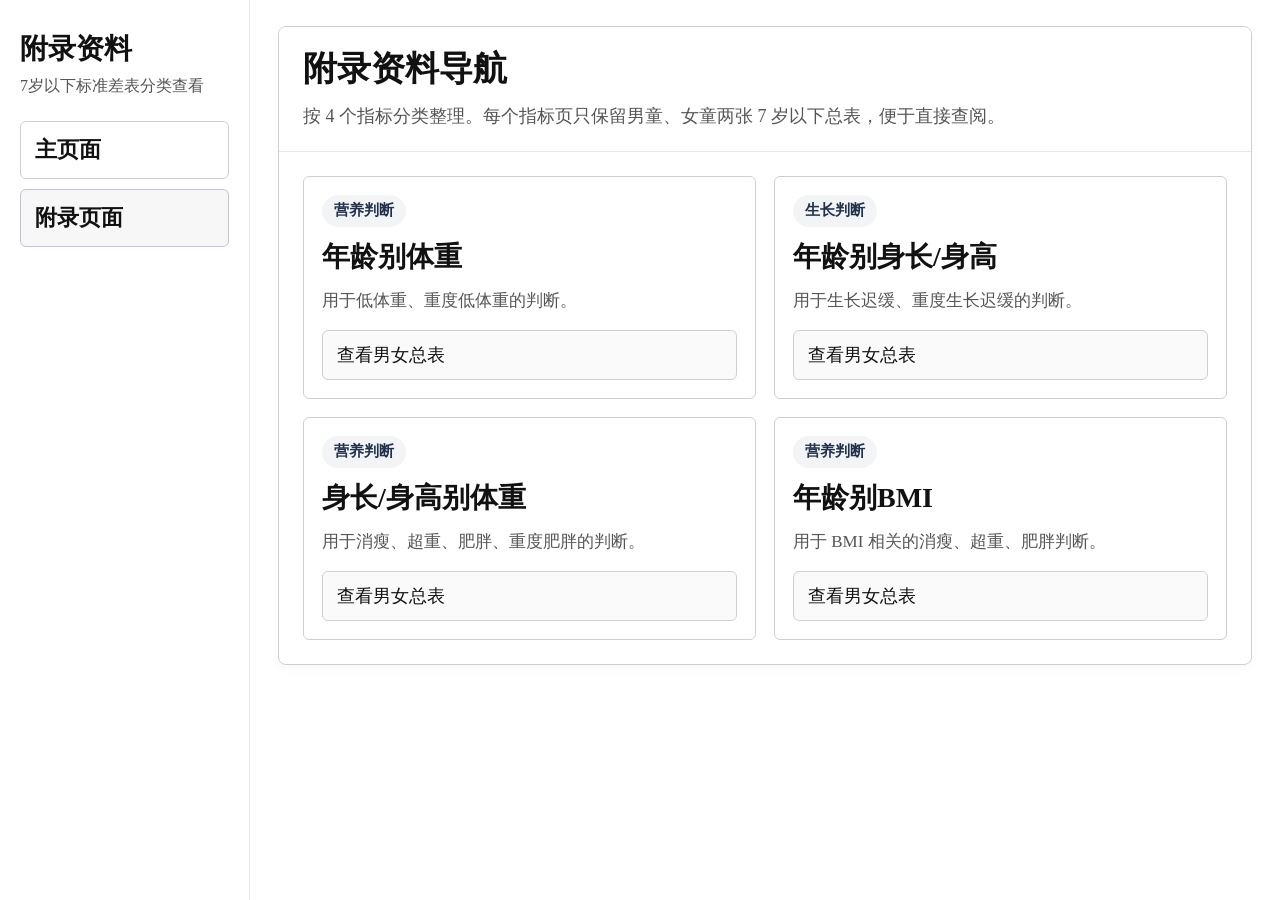
==== appendix-index.html @ e653f259 "feat: 初始化儿童营养评估静态网页项目" ====
<!doctype html>
<html lang="zh-CN">
  <head>
    <meta charset="utf-8" />
    <meta name="viewport" content="width=device-width, initial-scale=1" />
    <meta http-equiv="Cache-Control" content="no-store, no-cache, must-revalidate" />
    <meta http-equiv="Pragma" content="no-cache" />
    <meta http-equiv="Expires" content="0" />
    <title>附录资料导航</title>
    <link rel="icon" href="./favicon.svg" type="image/svg+xml" />
    <link rel="stylesheet" href="./styles.css?v=20260615-17" />
  </head>
  <body>
    <div class="page-layout">
      <aside class="sidebar">
        <div class="sidebar-brand">
          <strong>附录资料</strong>
          <span>7岁以下标准差表分类查看</span>
        </div>

        <nav class="sidebar-nav">
          <a href="./index.html" class="nav-link">主页面</a>
          <a href="#appendix-home" class="nav-link is-current">附录页面</a>
        </nav>
      </aside>

      <main class="content-area">
        <div class="page-shell">
          <section id="appendix-home" class="appendix-panel appendix-page-panel">
            <header class="appendix-page-banner">
              <h1>附录资料导航</h1>
              <p>按 4 个指标分类整理。每个指标页只保留男童、女童两张 7 岁以下总表，便于直接查阅。</p>
            </header>

            <div class="appendix-panel-body">
              <div class="appendix-grid">
                <article class="appendix-card">
                  <span class="appendix-card-tag">营养判断</span>
                  <h3>年龄别体重</h3>
                  <p>用于低体重、重度低体重的判断。</p>
                  <a class="appendix-link" href="./appendix-viewer.html?metric=ageWeight">查看男女总表</a>
                </article>

                <article class="appendix-card">
                  <span class="appendix-card-tag">生长判断</span>
                  <h3>年龄别身长/身高</h3>
                  <p>用于生长迟缓、重度生长迟缓的判断。</p>
                  <a class="appendix-link" href="./appendix-viewer.html?metric=ageHeight">查看男女总表</a>
                </article>

                <article class="appendix-card">
                  <span class="appendix-card-tag">营养判断</span>
                  <h3>身长/身高别体重</h3>
                  <p>用于消瘦、超重、肥胖、重度肥胖的判断。</p>
                  <a class="appendix-link" href="./appendix-viewer.html?metric=weightForLengthHeight">查看男女总表</a>
                </article>

                <article class="appendix-card">
                  <span class="appendix-card-tag">营养判断</span>
                  <h3>年龄别BMI</h3>
                  <p>用于 BMI 相关的消瘦、超重、肥胖判断。</p>
                  <a class="appendix-link" href="./appendix-viewer.html?metric=ageBmi">查看男女总表</a>
                </article>
              </div>
            </div>
          </section>
        </div>
      </main>
    </div>
  </body>
</html>
---- styles.css ----
:root {
  --page-bg: #ffffff;
  --card-bg: #ffffff;
  --line: #cfcfcf;
  --line-soft: #e9e9e9;
  --text: #111111;
  --muted: #555555;
  --blue: #2f73e0;
  --blue-soft: #edf4ff;
  --red: #d7000f;
  --green: #0f8c4d;
  --green-soft: #edf8f2;
  --orange: #b26a00;
  --orange-soft: #fff7ea;
  --deep-red: #ab2431;
  --deep-red-soft: #fff0f2;
  --song-font: "SimSun", "NSimSun", "Songti SC", "STSong", serif;
}

* {
  box-sizing: border-box;
}

html {
  scroll-behavior: smooth;
}

body {
  margin: 0;
  min-height: 100vh;
  background: var(--page-bg);
  color: var(--text);
  font-family: var(--song-font);
}

button,
input,
textarea,
select {
  font-family: var(--song-font);
}

a {
  color: inherit;
  text-decoration: none;
}

.page-layout {
  display: grid;
  grid-template-columns: 250px minmax(0, 1fr);
  min-height: 100vh;
}

.page-layout-compact {
  grid-template-columns: 240px minmax(0, 1fr);
}

.sidebar {
  position: sticky;
  top: 0;
  align-self: start;
  min-height: 100vh;
  padding: 30px 20px;
  background: #ffffff;
  border-right: 1px solid var(--line-soft);
}

.sidebar-brand {
  margin-bottom: 24px;
}

.sidebar-brand strong {
  display: block;
  margin-bottom: 8px;
  font-size: 28px;
  line-height: 1.35;
}

.sidebar-brand span {
  font-size: 16px;
  color: var(--muted);
}

.sidebar-nav {
  display: grid;
  gap: 10px;
}

.nav-link {
  display: block;
  padding: 12px 14px;
  border: 1px solid var(--line);
  border-radius: 6px;
  background: #ffffff;
  font-size: 22px;
  font-weight: 700;
  line-height: 1.45;
}

.nav-link:hover {
  background: #f7f7f7;
  color: var(--text);
}

.nav-link.is-current {
  background: #f7f7f7;
  border-color: #bcc5d3;
}

.content-area {
  padding: 26px 28px 40px;
  background: #ffffff;
}

.content-area-compact {
  display: flex;
  justify-content: center;
  padding: 42px 44px 64px;
}

.page-shell {
  width: 100%;
  max-width: 1040px;
  margin: 0 auto;
}

.page-shell-compact {
  width: 100%;
  max-width: 860px;
  min-height: 0;
}

.main-card,
.appendix-panel {
  background: var(--card-bg);
  border: 1px solid var(--line);
  border-radius: 8px;
  overflow: hidden;
  box-shadow: 0 4px 12px rgba(0, 0, 0, 0.03);
}

.main-card {
  margin-bottom: 24px;
  width: 100%;
}

.page-shell-compact .main-card {
  margin-bottom: 0;
  min-height: 0;
  border-radius: 12px;
  box-shadow: 0 10px 24px rgba(17, 17, 17, 0.06);
}

.card-banner {
  padding: 18px 24px 16px;
  background: var(--red);
  color: #ffffff;
}

.card-banner h1 {
  margin: 0 0 8px;
  font-size: 34px;
  font-weight: 700;
  line-height: 1.25;
}

.card-banner p {
  margin: 0;
  font-size: 18px;
  line-height: 1.6;
}

.card-body,
.results-panel,
.appendix-panel {
  padding: 24px;
}

.page-shell-compact .card-body,
.page-shell-compact .results-panel {
  padding: 30px 28px 32px;
}

.section-title h2 {
  margin: 0 0 8px;
  font-size: 30px;
  line-height: 1.25;
}

.section-title p {
  margin: 0 0 22px;
  font-size: 18px;
  color: var(--muted);
  line-height: 1.7;
}

.assessment-form {
  display: grid;
  grid-template-columns: repeat(2, minmax(0, 1fr));
  gap: 20px 42px;
}

.full-span {
  grid-column: 1 / -1;
}

.field,
.field-group {
  display: flex;
  flex-direction: column;
  min-width: 0;
  gap: 10px;
}

.field span,
.field-label {
  font-size: 22px;
  font-weight: 700;
}

.segmented-row {
  display: grid;
  grid-template-columns: repeat(2, minmax(0, 1fr));
  padding: 5px;
  border: 1px solid var(--line);
  border-radius: 12px;
  background: #f4f6fa;
  gap: 6px;
}

.segment-option {
  position: relative;
  display: block;
  cursor: pointer;
}

.segment-option input {
  position: absolute;
  inset: 0;
  opacity: 0;
  cursor: pointer;
}

.segment-option span {
  display: flex;
  justify-content: center;
  align-items: center;
  min-height: 58px;
  border-radius: 9px;
  font-size: 24px;
  font-weight: 700;
  color: #3d4a60;
  background: transparent;
}

.segment-option input:checked + span {
  background: var(--blue);
  color: #ffffff;
}

input[type="text"],
input[type="date"],
select.date-select,
input[type="number"] {
  width: 100%;
  min-height: 58px;
  padding: 12px 16px;
  border: 1px solid var(--line);
  border-radius: 10px;
  background: #ffffff;
  color: var(--text);
  font-size: 22px;
  outline: none;
}

input[type="text"]:focus,
input[type="date"]:focus,
select.date-select:focus,
input[type="number"]:focus {
  border-color: var(--blue);
  box-shadow: 0 0 0 3px rgba(47, 115, 224, 0.08);
}

.date-input-row {
  display: grid;
  grid-template-columns: minmax(0, 1fr) 122px;
  gap: 16px;
  align-items: center;
}

.date-input-row-native {
  grid-template-columns: minmax(0, 1fr);
}

.date-select-row {
  display: grid;
  grid-template-columns: minmax(0, 1.45fr) minmax(0, 1fr) minmax(0, 1fr);
  gap: 10px;
  align-items: center;
  width: 100%;
}

.date-select-row .date-select {
  min-width: 0;
  width: 100%;
  padding: 12px 30px 12px 12px;
  font-size: 17px;
  line-height: 1.2;
  -webkit-appearance: none;
  -moz-appearance: none;
  appearance: none;
  background-image:
    linear-gradient(45deg, transparent 50%, #333333 50%),
    linear-gradient(135deg, #333333 50%, transparent 50%);
  background-position:
    calc(100% - 16px) calc(50% + 1px),
    calc(100% - 11px) calc(50% + 1px);
  background-size: 5px 5px, 5px 5px;
  background-repeat: no-repeat;
}

.date-select-row .date-select::-ms-expand {
  display: none;
}

.date-picker-btn {
  width: 122px;
  min-height: 58px;
  padding: 0 14px;
  border: 1px solid var(--line);
  border-radius: 6px;
  background: #f7f9fc;
  color: var(--text);
  font-size: 20px;
  font-weight: 700;
  cursor: pointer;
}

.date-picker-btn:hover {
  border-color: var(--blue);
  background: var(--blue-soft);
  color: var(--blue);
}

.native-date-button {
  position: relative;
  display: inline-flex;
  align-items: center;
  justify-content: center;
  width: 122px;
  min-height: 58px;
  padding: 0 14px;
  border: 1px solid var(--line);
  border-radius: 6px;
  background: #f7f9fc;
  color: var(--text);
  font-size: 20px;
  font-weight: 700;
  cursor: pointer;
  overflow: hidden;
}

.native-date-button:hover {
  border-color: var(--blue);
  background: var(--blue-soft);
  color: var(--blue);
}

.native-date-button span {
  pointer-events: none;
}

.native-date-input {
  position: absolute;
  inset: 0;
  opacity: 0.01;
  cursor: pointer;
}

.native-date-proxy {
  position: fixed;
  width: 1px;
  height: 1px;
  padding: 0;
  border: 0;
  opacity: 0.01;
  z-index: -1;
}

.field-tip,
.helper-text {
  display: block;
  margin: 0;
  font-size: 15px;
  line-height: 1.7;
  color: var(--muted);
}

.choice-row {
  display: flex;
  flex-wrap: wrap;
  gap: 12px;
}

.choice-chip {
  position: relative;
  display: inline-flex;
  align-items: center;
  justify-content: center;
  min-width: 200px;
  min-height: 54px;
  padding: 0 18px;
  border: 1px solid var(--line);
  border-radius: 6px;
  background: #ffffff;
  cursor: pointer;
}

.choice-chip input {
  position: absolute;
  inset: 0;
  opacity: 0;
  cursor: pointer;
}

.choice-chip span {
  font-size: 22px;
  font-weight: 700;
}

.choice-chip input:checked + span {
  color: var(--blue);
}

.choice-chip input:checked {
  outline: none;
}

.choice-chip input:checked + span {
  border-color: var(--blue);
}

.choice-chip input:checked + span {
  display: inline-flex;
  align-items: center;
  justify-content: center;
  min-width: 100%;
  min-height: 100%;
  border-radius: 6px;
  background: var(--blue-soft);
}

.preview-strip {
  display: grid;
  grid-template-columns: repeat(2, minmax(0, 1fr));
  gap: 14px;
  padding: 16px 18px;
  border: 1px solid var(--line-soft);
  border-radius: 6px;
  background: #fcfcfc;
}

.preview-item span {
  display: block;
  margin-bottom: 8px;
  font-size: 18px;
  color: var(--muted);
}

.preview-item strong {
  font-size: 28px;
  line-height: 1.3;
}

.button-row {
  display: flex;
  gap: 12px;
}

.primary-btn,
.secondary-btn {
  min-height: 54px;
  padding: 0 24px;
  border-radius: 6px;
  border: 1px solid transparent;
  font-size: 22px;
  font-weight: 700;
  cursor: pointer;
}

.primary-btn {
  background: var(--blue);
  color: #ffffff;
}

.secondary-btn {
  background: #f4f4f4;
  border-color: var(--line);
  color: var(--text);
}

.message-box {
  margin-top: 18px;
  padding: 16px 18px;
  border-radius: 10px;
  font-size: 20px;
  font-weight: 700;
}

.error-box {
  background: var(--deep-red-soft);
  color: var(--deep-red);
  border: 1px solid #f1c9ce;
}

.results-panel {
  border-top: 1px solid var(--line-soft);
}

.result-title {
  margin-bottom: 18px;
}

.basic-result {
  display: grid;
  grid-template-columns: repeat(3, minmax(0, 1fr));
  gap: 14px;
  margin-bottom: 24px;
}

.basic-result-item {
  padding: 16px 18px;
  border: 1px solid var(--line);
  border-radius: 6px;
  background: #ffffff;
}

.basic-result-item span {
  display: block;
  margin-bottom: 8px;
  font-size: 18px;
  color: var(--muted);
}

.basic-result-item strong {
  font-size: 26px;
  line-height: 1.35;
}

.result-table-card + .result-table-card {
  margin-top: 22px;
}

.result-table-card {
  display: block;
  width: 100%;
  overflow-x: auto;
}

.result-table-card h3,
.appendix-card h3 {
  margin: 0 0 12px;
  font-size: 28px;
  line-height: 1.3;
}

.simple-result-table {
  width: 100%;
  border-collapse: collapse;
  table-layout: fixed;
}

.simple-result-table th,
.simple-result-table td {
  padding: 18px 12px;
  border: 1px solid var(--line);
  text-align: center;
  vertical-align: middle;
  font-size: 22px;
  line-height: 1.45;
}

.simple-result-table thead th {
  background: #f8f8f8;
  font-size: 21px;
  font-weight: 700;
}

.simple-result-table tbody th {
  width: 110px;
  background: #fafafa;
  font-weight: 700;
}

.result-pill {
  display: inline-flex;
  align-items: center;
  justify-content: center;
  min-width: 94px;
  min-height: 42px;
  padding: 4px 14px;
  border-radius: 999px;
  font-size: 22px;
  font-weight: 700;
}

.pill-normal {
  background: var(--green-soft);
  color: var(--green);
}

.pill-neutral {
  background: #f2f4f7;
  color: #22324d;
}

.pill-warn {
  background: var(--orange-soft);
  color: var(--orange);
}

.pill-danger,
.pill-strong {
  background: var(--deep-red-soft);
  color: var(--deep-red);
}

.appendix-grid {
  display: grid;
  grid-template-columns: repeat(2, minmax(0, 1fr));
  gap: 18px;
}

.appendix-page-panel {
  padding: 0;
}

.appendix-page-banner {
  padding: 20px 24px 18px;
  border-bottom: 1px solid var(--line-soft);
  background: #ffffff;
}

.appendix-page-banner h1 {
  margin: 0 0 10px;
  font-size: 34px;
  line-height: 1.3;
}

.appendix-page-banner p {
  margin: 0;
  font-size: 18px;
  line-height: 1.75;
  color: var(--muted);
}

.appendix-panel-body {
  padding: 24px;
}

.appendix-card {
  padding: 18px;
  border: 1px solid var(--line);
  border-radius: 6px;
  background: #ffffff;
}

.appendix-card-tag {
  display: inline-flex;
  align-items: center;
  min-height: 32px;
  margin-bottom: 12px;
  padding: 0 12px;
  border-radius: 999px;
  background: #f3f4f6;
  color: #22324d;
  font-size: 15px;
  font-weight: 700;
}

.appendix-card p {
  margin: 0 0 14px;
  font-size: 17px;
  line-height: 1.7;
  color: var(--muted);
}

.appendix-link {
  display: block;
  padding: 12px 14px;
  border: 1px solid var(--line);
  border-radius: 6px;
  background: #fafafa;
  font-size: 18px;
}

.appendix-link + .appendix-link {
  margin-top: 10px;
}

.appendix-link:hover {
  border-color: var(--blue);
  background: var(--blue-soft);
  color: var(--blue);
}

.calendar-popover {
  position: fixed;
  inset: 0;
  z-index: 1000;
}

.calendar-mask {
  position: absolute;
  inset: 0;
  background: rgba(0, 0, 0, 0.18);
}

.calendar-dialog {
  position: relative;
  width: min(500px, calc(100% - 28px));
  margin: 72px auto 0;
  padding: 18px;
  border-radius: 8px;
  background: #ffffff;
  border: 1px solid var(--line);
  box-shadow: 0 18px 36px rgba(0, 0, 0, 0.14);
}

.calendar-toolbar {
  display: grid;
  grid-template-columns: 48px 48px 1fr 48px 48px;
  align-items: center;
  gap: 10px;
  margin-bottom: 14px;
}

.calendar-toolbar strong {
  text-align: center;
  font-size: 24px;
  line-height: 1.3;
}

.calendar-nav-btn,
.calendar-action-btn {
  min-height: 44px;
  border: 1px solid var(--line);
  border-radius: 6px;
  background: #ffffff;
  cursor: pointer;
}

.calendar-nav-btn {
  font-size: 24px;
  font-weight: 700;
}

.calendar-weekdays {
  display: grid;
  grid-template-columns: repeat(7, minmax(0, 1fr));
  margin-bottom: 10px;
}

.calendar-weekdays span {
  text-align: center;
  font-size: 18px;
  font-weight: 700;
  color: var(--muted);
}

.calendar-grid {
  display: grid;
  grid-template-columns: repeat(7, minmax(0, 1fr));
  gap: 8px;
}

.calendar-day {
  min-height: 46px;
  border: 1px solid var(--line-soft);
  border-radius: 6px;
  background: #ffffff;
  font-size: 18px;
  cursor: pointer;
}

.calendar-day.is-muted {
  color: #a5a5a5;
  background: #fafafa;
}

.calendar-day.is-today {
  border-color: var(--blue);
}

.calendar-day.is-selected {
  border-color: var(--blue);
  background: var(--blue);
  color: #ffffff;
}

.calendar-actions {
  display: flex;
  justify-content: flex-end;
  gap: 10px;
  margin-top: 16px;
}

.calendar-action-btn {
  min-width: 92px;
  padding: 0 14px;
  font-size: 18px;
  font-weight: 700;
}

.calendar-action-btn.secondary {
  background: #f4f4f4;
}

.hidden {
  display: none !important;
}

@media (max-width: 1120px) {
  .page-layout {
    grid-template-columns: 1fr;
  }

  .sidebar {
    position: static;
    min-height: auto;
    border-right: none;
    border-bottom: 1px solid var(--line-soft);
  }
}

@media (max-width: 900px) {
  .content-area {
    padding: 18px 14px 28px;
  }

  .content-area-compact {
    display: block;
    padding: 18px 14px 28px;
  }

  .page-layout-compact {
    grid-template-columns: 1fr;
  }

  .page-shell-compact {
    width: 100%;
    min-height: 0;
  }

  .assessment-form,
  .basic-result,
  .appendix-grid {
    grid-template-columns: 1fr;
  }

  .segmented-row,
  .preview-strip,
  .date-input-row {
    grid-template-columns: 1fr;
  }

  .choice-chip {
    min-width: 0;
    width: 100%;
  }

  .button-row {
    flex-direction: column;
  }

  .simple-result-table {
    display: block;
    overflow-x: auto;
  }
}
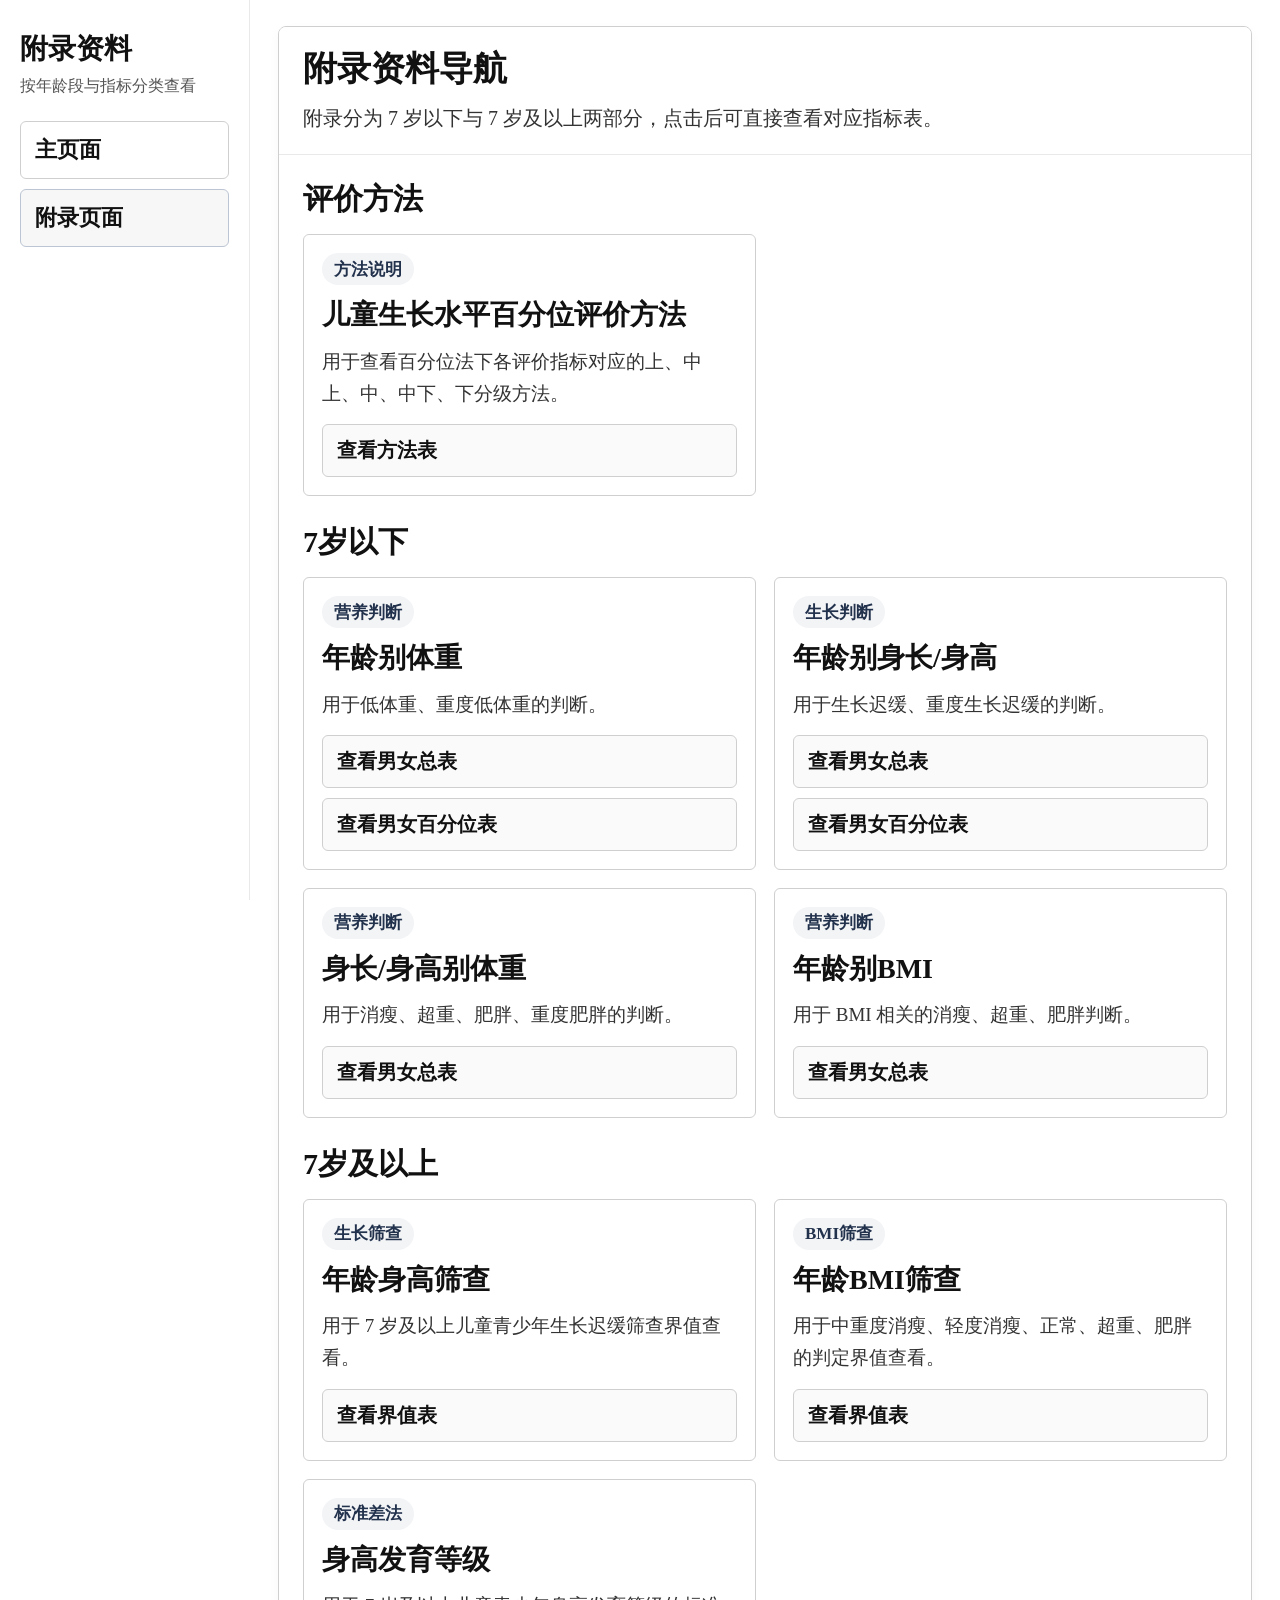
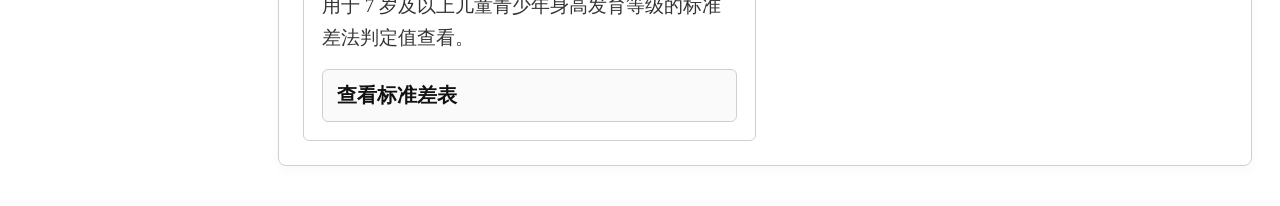
==== commit fbdbde55: "feat: 同步儿童营养评估网页最新标准与附录" ====
--- a/appendix-index.html
+++ b/appendix-index.html
@@ -8,14 +8,14 @@
     <meta http-equiv="Expires" content="0" />
     <title>附录资料导航</title>
     <link rel="icon" href="./favicon.svg" type="image/svg+xml" />
-    <link rel="stylesheet" href="./styles.css?v=20260615-17" />
+    <link rel="stylesheet" href="./styles.css?v=20260616-19" />
   </head>
   <body>
     <div class="page-layout">
       <aside class="sidebar">
         <div class="sidebar-brand">
           <strong>附录资料</strong>
-          <span>7岁以下标准差表分类查看</span>
+          <span>按年龄段与指标分类查看</span>
         </div>
 
         <nav class="sidebar-nav">
@@ -29,16 +29,26 @@
           <section id="appendix-home" class="appendix-panel appendix-page-panel">
             <header class="appendix-page-banner">
               <h1>附录资料导航</h1>
-              <p>按 4 个指标分类整理。每个指标页只保留男童、女童两张 7 岁以下总表，便于直接查阅。</p>
-            </header>
+              <p>附录分为 7 岁以下与 7 岁及以上两部分，点击后可直接查看对应指标表。</p>
+            </header>                        <div class="appendix-panel-body">
+              <h2 class="appendix-group-title">评价方法</h2>
+              <div class="appendix-grid appendix-grid-spaced">
+                <article class="appendix-card">
+                  <span class="appendix-card-tag">方法说明</span>
+                  <h3>儿童生长水平百分位评价方法</h3>
+                  <p>用于查看百分位法下各评价指标对应的上、中上、中、中下、下分级方法。</p>
+                  <a class="appendix-link" href="./appendix-viewer.html?file=儿童生长水平百分位评价方法表1.md">查看方法表</a>
+                </article>
+              </div>
 
-            <div class="appendix-panel-body">
-              <div class="appendix-grid">
+              <h2 class="appendix-group-title">7岁以下</h2>
+              <div class="appendix-grid appendix-grid-spaced">
                 <article class="appendix-card">
                   <span class="appendix-card-tag">营养判断</span>
                   <h3>年龄别体重</h3>
                   <p>用于低体重、重度低体重的判断。</p>
                   <a class="appendix-link" href="./appendix-viewer.html?metric=ageWeight">查看男女总表</a>
+                  <a class="appendix-link" href="./appendix-viewer.html?metric=ageWeightPercentile">查看男女百分位表</a>
                 </article>
 
                 <article class="appendix-card">
@@ -46,6 +56,7 @@
                   <h3>年龄别身长/身高</h3>
                   <p>用于生长迟缓、重度生长迟缓的判断。</p>
                   <a class="appendix-link" href="./appendix-viewer.html?metric=ageHeight">查看男女总表</a>
+                  <a class="appendix-link" href="./appendix-viewer.html?metric=ageHeightPercentile">查看男女百分位表</a>
                 </article>
 
                 <article class="appendix-card">
@@ -62,6 +73,30 @@
                   <a class="appendix-link" href="./appendix-viewer.html?metric=ageBmi">查看男女总表</a>
                 </article>
               </div>
+
+              <h2 class="appendix-group-title">7岁及以上</h2>
+              <div class="appendix-grid">
+                <article class="appendix-card">
+                  <span class="appendix-card-tag">生长筛查</span>
+                  <h3>年龄身高筛查</h3>
+                  <p>用于 7 岁及以上儿童青少年生长迟缓筛查界值查看。</p>
+                  <a class="appendix-link" href="./appendix-viewer.html?metric=schoolAgeHeightScreening">查看界值表</a>
+                </article>
+
+                <article class="appendix-card">
+                  <span class="appendix-card-tag">BMI筛查</span>
+                  <h3>年龄BMI筛查</h3>
+                  <p>用于中重度消瘦、轻度消瘦、正常、超重、肥胖的判定界值查看。</p>
+                  <a class="appendix-link" href="./appendix-viewer.html?metric=schoolAgeBmiScreening">查看界值表</a>
+                </article>
+
+                <article class="appendix-card">
+                  <span class="appendix-card-tag">标准差法</span>
+                  <h3>身高发育等级</h3>
+                  <p>用于 7 岁及以上儿童青少年身高发育等级的标准差法判定值查看。</p>
+                  <a class="appendix-link" href="./appendix-viewer.html?metric=schoolAgeHeightDevelopmentSd">查看标准差表</a>
+                </article>
+              </div>
             </div>
           </section>
         </div>
--- a/styles.css
+++ b/styles.css
@@ -303,24 +303,14 @@
 .date-select-row .date-select {
   min-width: 0;
   width: 100%;
-  padding: 12px 30px 12px 12px;
-  font-size: 17px;
-  line-height: 1.2;
-  -webkit-appearance: none;
-  -moz-appearance: none;
-  appearance: none;
-  background-image:
-    linear-gradient(45deg, transparent 50%, #333333 50%),
-    linear-gradient(135deg, #333333 50%, transparent 50%);
-  background-position:
-    calc(100% - 16px) calc(50% + 1px),
-    calc(100% - 11px) calc(50% + 1px);
-  background-size: 5px 5px, 5px 5px;
-  background-repeat: no-repeat;
-}
-
-.date-select-row .date-select::-ms-expand {
-  display: none;
+  padding: 12px 12px 12px 14px;
+  font-size: 22px;
+  line-height: 1.35;
+  color: #111111;
+  background-image: none;
+  -webkit-appearance: menulist;
+  -moz-appearance: menulist;
+  appearance: auto;
 }
 
 .date-picker-btn {
@@ -555,6 +545,11 @@
   display: block;
   width: 100%;
   overflow-x: auto;
+}
+
+.school-age-result-table th:first-child,
+.school-age-result-table td:first-child {
+  width: 55%;
 }
 
 .result-table-card h3,
@@ -631,6 +626,16 @@
   gap: 18px;
 }
 
+.appendix-grid-spaced {
+  margin-bottom: 26px;
+}
+
+.appendix-group-title {
+  margin: 0 0 16px;
+  font-size: 30px;
+  line-height: 1.3;
+}
+
 .appendix-page-panel {
   padding: 0;
 }
@@ -649,9 +654,9 @@
 
 .appendix-page-banner p {
   margin: 0;
-  font-size: 18px;
+  font-size: 20px;
   line-height: 1.75;
-  color: var(--muted);
+  color: #333333;
 }
 
 .appendix-panel-body {
@@ -674,15 +679,15 @@
   border-radius: 999px;
   background: #f3f4f6;
   color: #22324d;
-  font-size: 15px;
+  font-size: 17px;
   font-weight: 700;
 }
 
 .appendix-card p {
   margin: 0 0 14px;
-  font-size: 17px;
+  font-size: 19px;
   line-height: 1.7;
-  color: var(--muted);
+  color: #333333;
 }
 
 .appendix-link {
@@ -691,7 +696,8 @@
   border: 1px solid var(--line);
   border-radius: 6px;
   background: #fafafa;
-  font-size: 18px;
+  font-size: 20px;
+  font-weight: 700;
 }
 
 .appendix-link + .appendix-link {
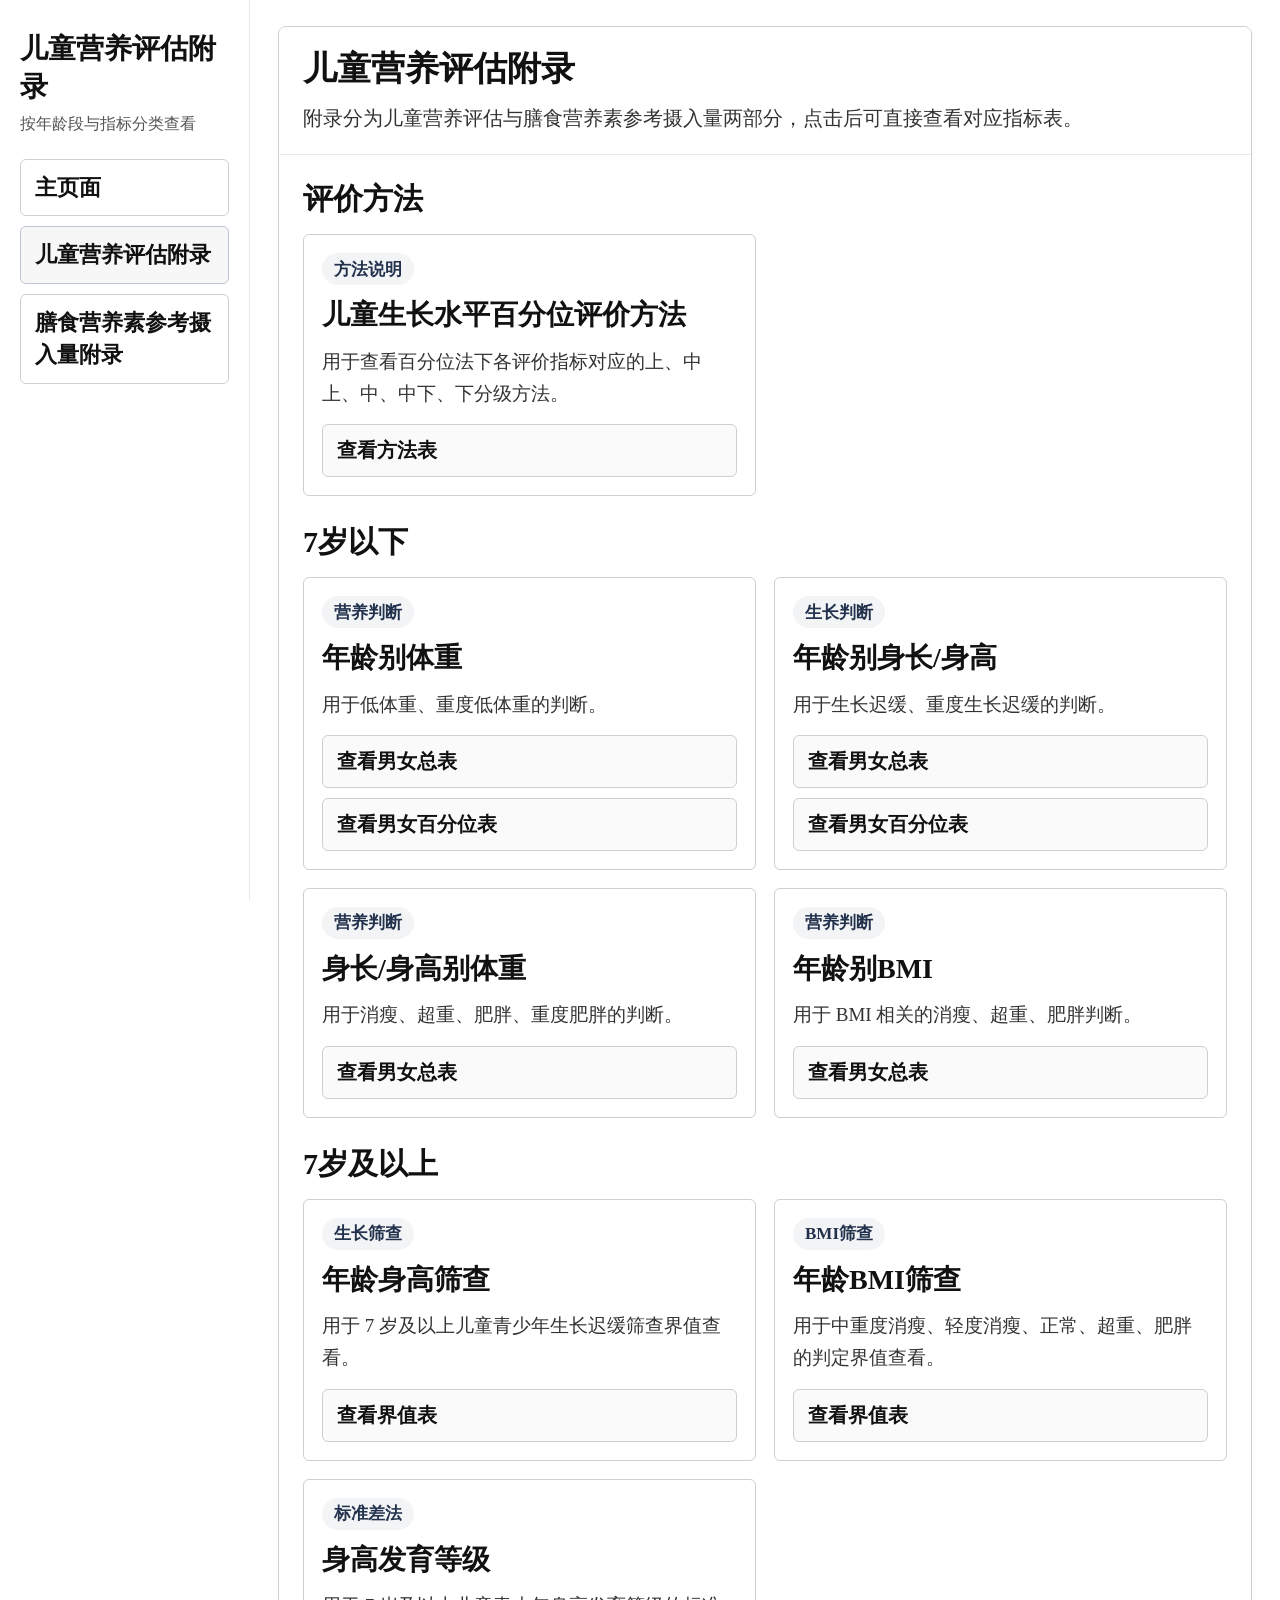
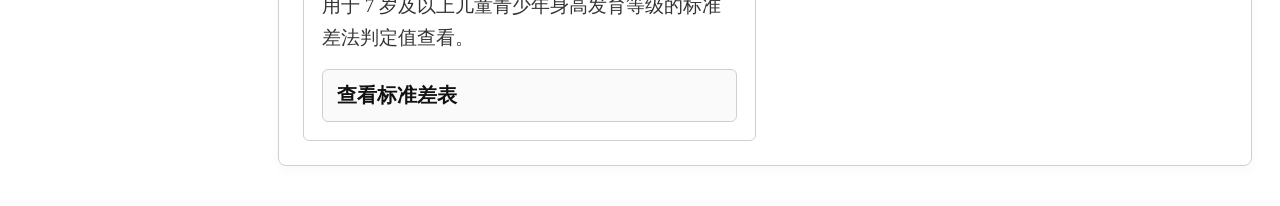
==== commit 9e737259: "feat: 新增膳食营养素参考摄入量附录" ====
--- a/appendix-index.html
+++ b/appendix-index.html
@@ -6,7 +6,7 @@
     <meta http-equiv="Cache-Control" content="no-store, no-cache, must-revalidate" />
     <meta http-equiv="Pragma" content="no-cache" />
     <meta http-equiv="Expires" content="0" />
-    <title>附录资料导航</title>
+    <title>儿童营养评估附录</title>
     <link rel="icon" href="./favicon.svg" type="image/svg+xml" />
     <link rel="stylesheet" href="./styles.css?v=20260616-19" />
   </head>
@@ -14,13 +14,14 @@
     <div class="page-layout">
       <aside class="sidebar">
         <div class="sidebar-brand">
-          <strong>附录资料</strong>
+          <strong>儿童营养评估附录</strong>
           <span>按年龄段与指标分类查看</span>
         </div>
 
         <nav class="sidebar-nav">
           <a href="./index.html" class="nav-link">主页面</a>
-          <a href="#appendix-home" class="nav-link is-current">附录页面</a>
+          <a href="#appendix-home" class="nav-link is-current">儿童营养评估附录</a>
+          <a href="./dietary-reference-index.html" class="nav-link">膳食营养素参考摄入量附录</a>
         </nav>
       </aside>
 
@@ -28,8 +29,8 @@
         <div class="page-shell">
           <section id="appendix-home" class="appendix-panel appendix-page-panel">
             <header class="appendix-page-banner">
-              <h1>附录资料导航</h1>
-              <p>附录分为 7 岁以下与 7 岁及以上两部分，点击后可直接查看对应指标表。</p>
+              <h1>儿童营养评估附录</h1>
+              <p>附录分为儿童营养评估与膳食营养素参考摄入量两部分，点击后可直接查看对应指标表。</p>
             </header>                        <div class="appendix-panel-body">
               <h2 class="appendix-group-title">评价方法</h2>
               <div class="appendix-grid appendix-grid-spaced">
@@ -37,7 +38,7 @@
                   <span class="appendix-card-tag">方法说明</span>
                   <h3>儿童生长水平百分位评价方法</h3>
                   <p>用于查看百分位法下各评价指标对应的上、中上、中、中下、下分级方法。</p>
-                  <a class="appendix-link" href="./appendix-viewer.html?file=儿童生长水平百分位评价方法表1.md">查看方法表</a>
+                  <a class="appendix-link" href="./appendix-viewer.html?file=儿童生长水平百分位评价方法表1.md&amp;home=appendix-index.html&amp;homeLabel=返回儿童营养评估附录">查看方法表</a>
                 </article>
               </div>
 
@@ -47,30 +48,30 @@
                   <span class="appendix-card-tag">营养判断</span>
                   <h3>年龄别体重</h3>
                   <p>用于低体重、重度低体重的判断。</p>
-                  <a class="appendix-link" href="./appendix-viewer.html?metric=ageWeight">查看男女总表</a>
-                  <a class="appendix-link" href="./appendix-viewer.html?metric=ageWeightPercentile">查看男女百分位表</a>
+                  <a class="appendix-link" href="./appendix-viewer.html?metric=ageWeight&amp;home=appendix-index.html&amp;homeLabel=返回儿童营养评估附录">查看男女总表</a>
+                  <a class="appendix-link" href="./appendix-viewer.html?metric=ageWeightPercentile&amp;home=appendix-index.html&amp;homeLabel=返回儿童营养评估附录">查看男女百分位表</a>
                 </article>
 
                 <article class="appendix-card">
                   <span class="appendix-card-tag">生长判断</span>
                   <h3>年龄别身长/身高</h3>
                   <p>用于生长迟缓、重度生长迟缓的判断。</p>
-                  <a class="appendix-link" href="./appendix-viewer.html?metric=ageHeight">查看男女总表</a>
-                  <a class="appendix-link" href="./appendix-viewer.html?metric=ageHeightPercentile">查看男女百分位表</a>
+                  <a class="appendix-link" href="./appendix-viewer.html?metric=ageHeight&amp;home=appendix-index.html&amp;homeLabel=返回儿童营养评估附录">查看男女总表</a>
+                  <a class="appendix-link" href="./appendix-viewer.html?metric=ageHeightPercentile&amp;home=appendix-index.html&amp;homeLabel=返回儿童营养评估附录">查看男女百分位表</a>
                 </article>
 
                 <article class="appendix-card">
                   <span class="appendix-card-tag">营养判断</span>
                   <h3>身长/身高别体重</h3>
                   <p>用于消瘦、超重、肥胖、重度肥胖的判断。</p>
-                  <a class="appendix-link" href="./appendix-viewer.html?metric=weightForLengthHeight">查看男女总表</a>
+                  <a class="appendix-link" href="./appendix-viewer.html?metric=weightForLengthHeight&amp;home=appendix-index.html&amp;homeLabel=返回儿童营养评估附录">查看男女总表</a>
                 </article>
 
                 <article class="appendix-card">
                   <span class="appendix-card-tag">营养判断</span>
                   <h3>年龄别BMI</h3>
                   <p>用于 BMI 相关的消瘦、超重、肥胖判断。</p>
-                  <a class="appendix-link" href="./appendix-viewer.html?metric=ageBmi">查看男女总表</a>
+                  <a class="appendix-link" href="./appendix-viewer.html?metric=ageBmi&amp;home=appendix-index.html&amp;homeLabel=返回儿童营养评估附录">查看男女总表</a>
                 </article>
               </div>
 
@@ -80,21 +81,21 @@
                   <span class="appendix-card-tag">生长筛查</span>
                   <h3>年龄身高筛查</h3>
                   <p>用于 7 岁及以上儿童青少年生长迟缓筛查界值查看。</p>
-                  <a class="appendix-link" href="./appendix-viewer.html?metric=schoolAgeHeightScreening">查看界值表</a>
+                  <a class="appendix-link" href="./appendix-viewer.html?metric=schoolAgeHeightScreening&amp;home=appendix-index.html&amp;homeLabel=返回儿童营养评估附录">查看界值表</a>
                 </article>
 
                 <article class="appendix-card">
                   <span class="appendix-card-tag">BMI筛查</span>
                   <h3>年龄BMI筛查</h3>
                   <p>用于中重度消瘦、轻度消瘦、正常、超重、肥胖的判定界值查看。</p>
-                  <a class="appendix-link" href="./appendix-viewer.html?metric=schoolAgeBmiScreening">查看界值表</a>
+                  <a class="appendix-link" href="./appendix-viewer.html?metric=schoolAgeBmiScreening&amp;home=appendix-index.html&amp;homeLabel=返回儿童营养评估附录">查看界值表</a>
                 </article>
 
                 <article class="appendix-card">
                   <span class="appendix-card-tag">标准差法</span>
                   <h3>身高发育等级</h3>
                   <p>用于 7 岁及以上儿童青少年身高发育等级的标准差法判定值查看。</p>
-                  <a class="appendix-link" href="./appendix-viewer.html?metric=schoolAgeHeightDevelopmentSd">查看标准差表</a>
+                  <a class="appendix-link" href="./appendix-viewer.html?metric=schoolAgeHeightDevelopmentSd&amp;home=appendix-index.html&amp;homeLabel=返回儿童营养评估附录">查看标准差表</a>
                 </article>
               </div>
             </div>
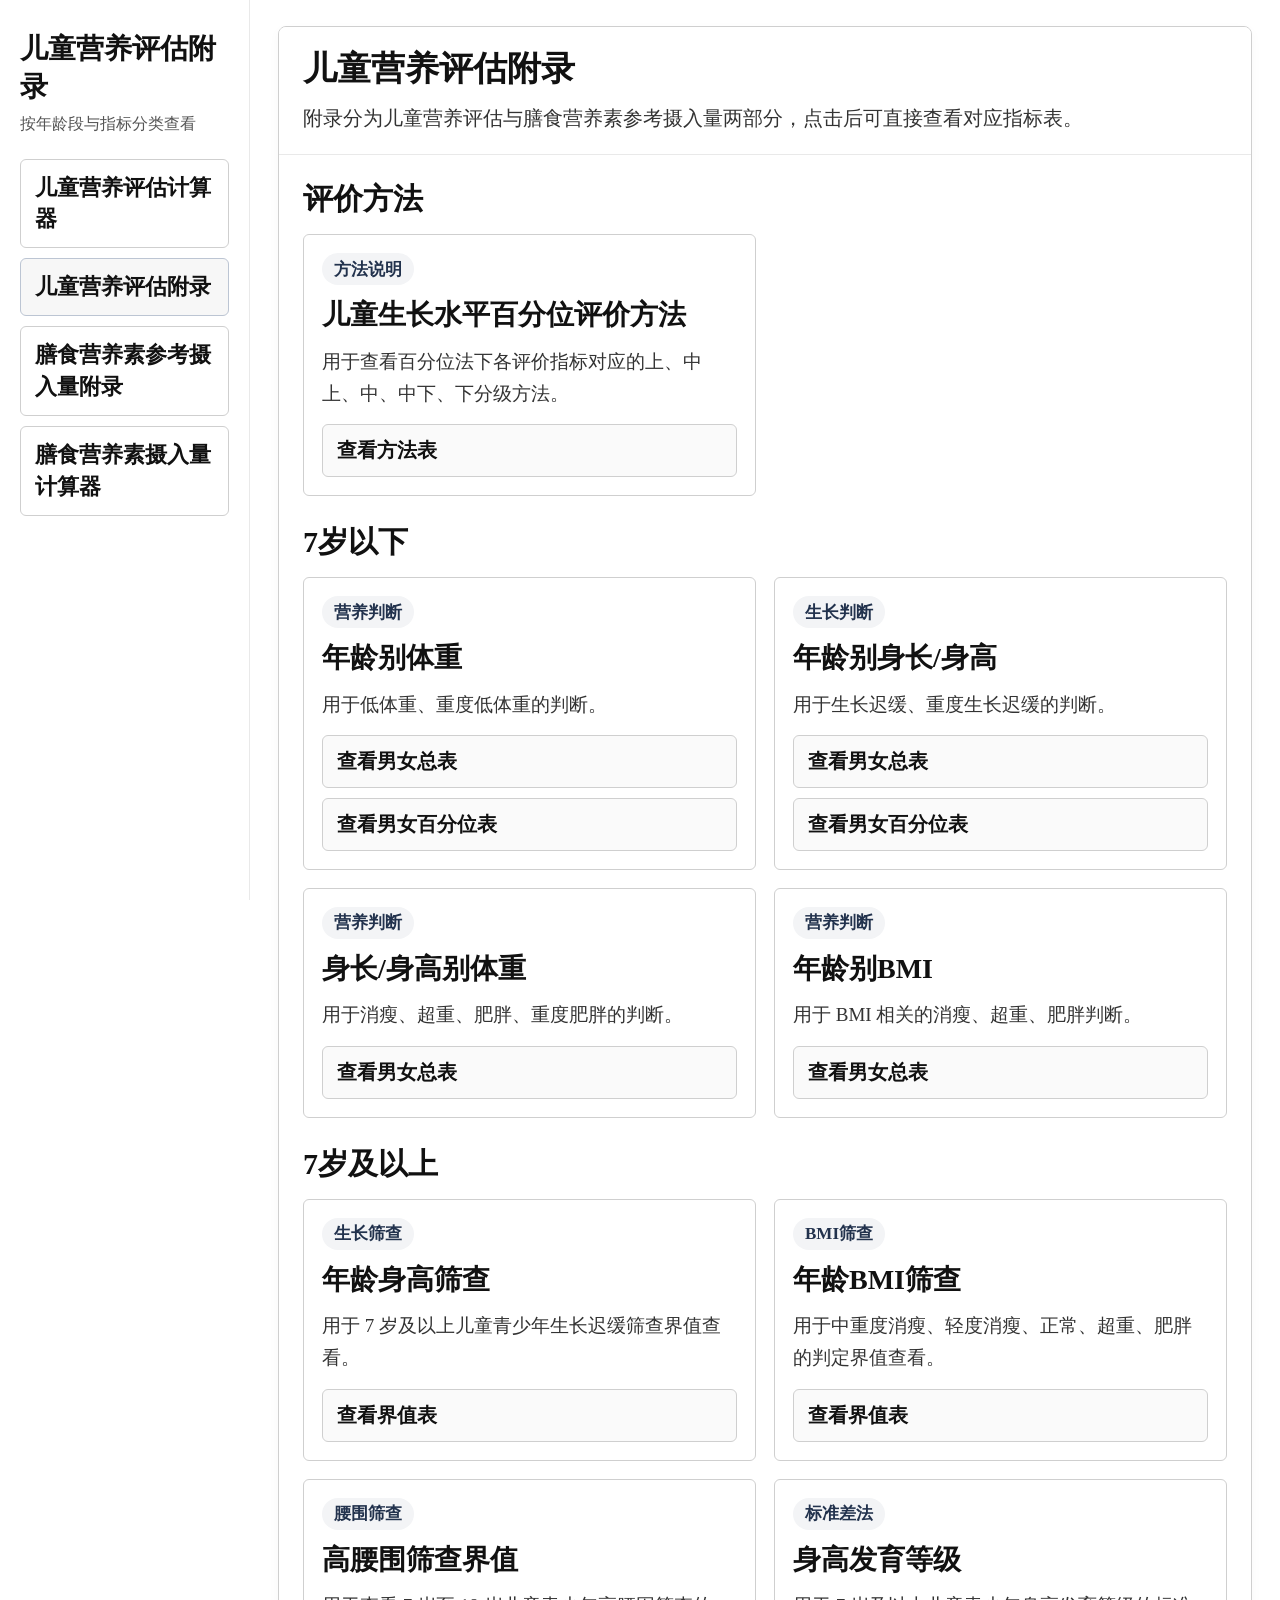
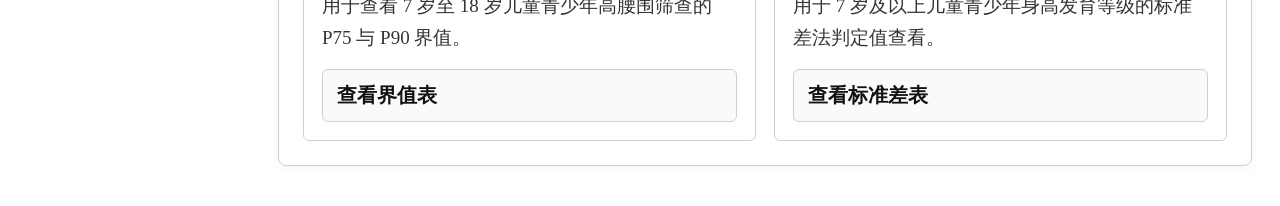
==== commit 49ab2b19: "feat: 新增高腰围筛查附录与膳食摄入量计算器" ====
--- a/appendix-index.html
+++ b/appendix-index.html
@@ -8,7 +8,7 @@
     <meta http-equiv="Expires" content="0" />
     <title>儿童营养评估附录</title>
     <link rel="icon" href="./favicon.svg" type="image/svg+xml" />
-    <link rel="stylesheet" href="./styles.css?v=20260616-19" />
+    <link rel="stylesheet" href="./styles.css?v=20260625-01" />
   </head>
   <body>
     <div class="page-layout">
@@ -19,9 +19,10 @@
         </div>
 
         <nav class="sidebar-nav">
-          <a href="./index.html" class="nav-link">主页面</a>
+          <a href="./index.html" class="nav-link">儿童营养评估计算器</a>
           <a href="#appendix-home" class="nav-link is-current">儿童营养评估附录</a>
           <a href="./dietary-reference-index.html" class="nav-link">膳食营养素参考摄入量附录</a>
+          <a href="./dietary-calculator.html" class="nav-link">膳食营养素摄入量计算器</a>
         </nav>
       </aside>
 
@@ -92,6 +93,13 @@
                 </article>
 
                 <article class="appendix-card">
+                  <span class="appendix-card-tag">腰围筛查</span>
+                  <h3>高腰围筛查界值</h3>
+                  <p>用于查看 7 岁至 18 岁儿童青少年高腰围筛查的 P75 与 P90 界值。</p>
+                  <a class="appendix-link" href="./appendix-viewer.html?file=7岁-18岁儿童青少年高腰围筛查界值.md&amp;home=appendix-index.html&amp;homeLabel=返回儿童营养评估附录">查看界值表</a>
+                </article>
+
+                <article class="appendix-card">
                   <span class="appendix-card-tag">标准差法</span>
                   <h3>身高发育等级</h3>
                   <p>用于 7 岁及以上儿童青少年身高发育等级的标准差法判定值查看。</p>
--- a/styles.css
+++ b/styles.css
@@ -547,6 +547,36 @@
   overflow-x: auto;
 }
 
+.dietary-table-card {
+  margin-top: 22px;
+}
+
+.dietary-result-table {
+  table-layout: fixed;
+}
+
+.dietary-result-table th,
+.dietary-result-table td {
+  font-size: 20px;
+}
+
+.dietary-result-table tbody th {
+  width: 42%;
+  text-align: left;
+}
+
+.dietary-result-note {
+  margin-top: 12px;
+}
+
+.dietary-mode-block {
+  width: 100%;
+}
+
+.dietary-inner-grid {
+  gap: 20px 42px;
+}
+
 .school-age-result-table th:first-child,
 .school-age-result-table td:first-child {
   width: 55%;
